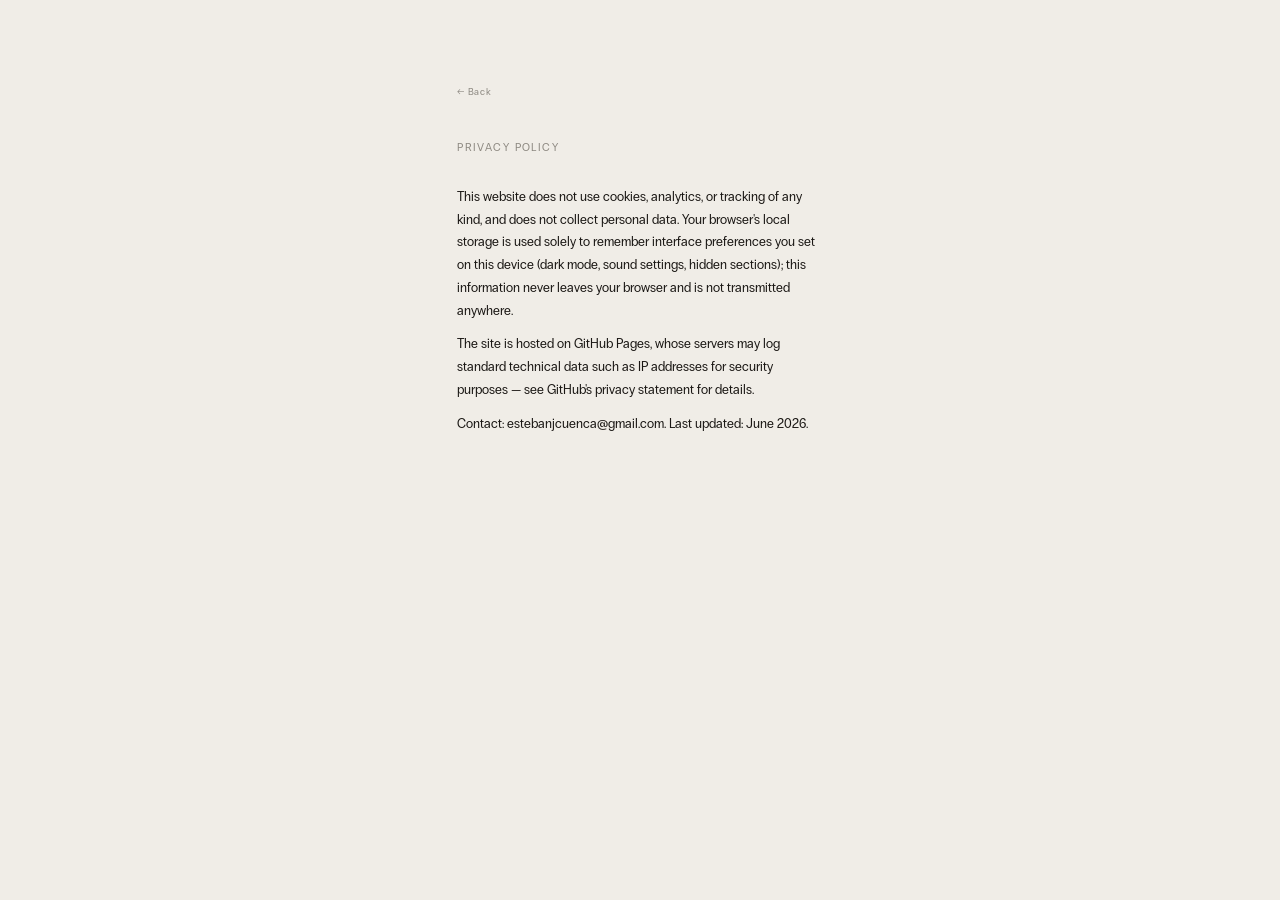
==== privacy.html @ 551b11ef "unified footer + privacy policy Co-authored-by: Cursor <cursoragent@cursor.com>" ====
<!DOCTYPE html>
<html lang="en">
<head>
<meta charset="UTF-8">
<meta name="viewport" content="width=device-width, initial-scale=1">
<title>Privacy Policy — Esteban Cuenca</title>
<meta name="robots" content="noindex">
<script>if(localStorage.getItem('ec-dark')==='1')document.documentElement.classList.add('dark')</script>
<link rel="stylesheet" href="fonts.css">
<link rel="stylesheet" href="styles.css">
<style>
.legal {
  max-width: 52ch;
  margin: 0 auto;
  padding: clamp(40px, 8vw, 80px) var(--pad-x);
}
.legal .back {
  display: inline-block;
  margin-bottom: clamp(24px, 4vw, 40px);
  font-size: clamp(9px, .75vw, 11px);
  letter-spacing: .07em;
  color: var(--mid);
}
.legal h1 {
  font-size: 11px;
  letter-spacing: .13em;
  text-transform: uppercase;
  color: var(--mid);
  font-weight: 400;
  margin-bottom: clamp(20px, 3vw, 32px);
}
.legal p {
  font-size: clamp(13px, 1vw, 14px);
  line-height: 1.75;
  color: var(--ink);
  margin-bottom: .85em;
}
.legal p:last-child { margin-bottom: 0; }
.legal a {
  color: inherit;
  text-decoration: none;
  text-underline-offset: 3px;
  text-decoration-thickness: .5px;
}
.legal a:hover { text-decoration: underline; }
</style>
</head>
<body>

<article class="legal">
  <p class="back"><a href="index.html">← Back</a></p>
  <h1>Privacy Policy</h1>
  <p>This website does not use cookies, analytics, or tracking of any kind, and does not collect personal data. Your browser's local storage is used solely to remember interface preferences you set on this device (dark mode, sound settings, hidden sections); this information never leaves your browser and is not transmitted anywhere.</p>
  <p>The site is hosted on GitHub Pages, whose servers may log standard technical data such as IP addresses for security purposes — see <a href="https://docs.github.com/en/site-policy/privacy-policies/github-privacy-statement">GitHub's privacy statement</a> for details.</p>
  <p>Contact: <a href="mailto:estebanjcuenca@gmail.com">estebanjcuenca@gmail.com</a>. Last updated: June 2026.</p>
</article>

</body>
</html>
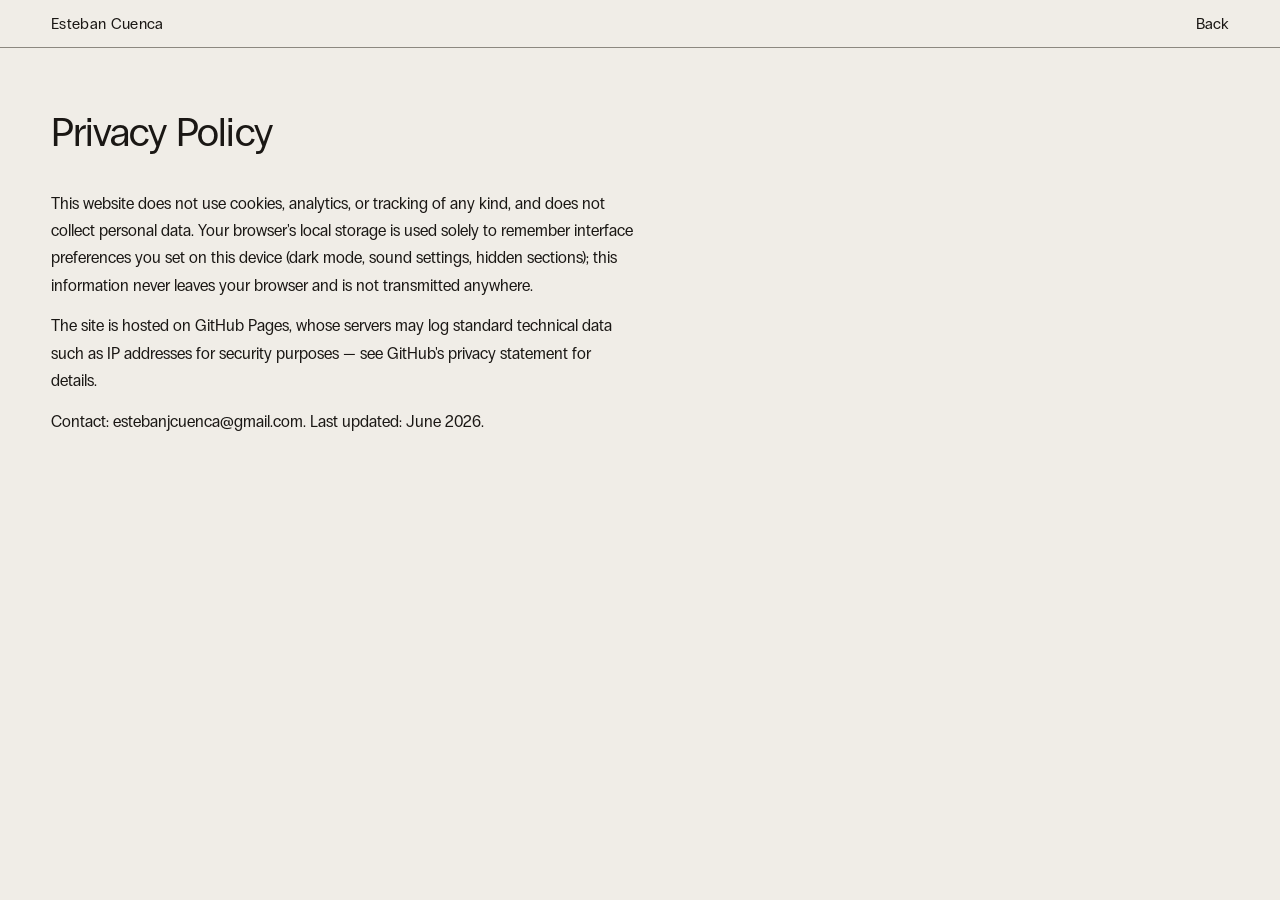
==== commit 529bc121: "Lots of changes" ====
--- a/privacy.html
+++ b/privacy.html
@@ -1,5 +1,5 @@
 <!DOCTYPE html>
-<html lang="en">
+<html lang="en" class="nav-simple-page">
 <head>
 <meta charset="UTF-8">
 <meta name="viewport" content="width=device-width, initial-scale=1">
@@ -8,51 +8,21 @@
 <script>if(localStorage.getItem('ec-dark')==='1')document.documentElement.classList.add('dark')</script>
 <link rel="stylesheet" href="fonts.css">
 <link rel="stylesheet" href="styles.css">
-<style>
-.legal {
-  max-width: 52ch;
-  margin: 0 auto;
-  padding: clamp(40px, 8vw, 80px) var(--pad-x);
-}
-.legal .back {
-  display: inline-block;
-  margin-bottom: clamp(24px, 4vw, 40px);
-  font-size: clamp(9px, .75vw, 11px);
-  letter-spacing: .07em;
-  color: var(--mid);
-}
-.legal h1 {
-  font-size: 11px;
-  letter-spacing: .13em;
-  text-transform: uppercase;
-  color: var(--mid);
-  font-weight: 400;
-  margin-bottom: clamp(20px, 3vw, 32px);
-}
-.legal p {
-  font-size: clamp(13px, 1vw, 14px);
-  line-height: 1.75;
-  color: var(--ink);
-  margin-bottom: .85em;
-}
-.legal p:last-child { margin-bottom: 0; }
-.legal a {
-  color: inherit;
-  text-decoration: none;
-  text-underline-offset: 3px;
-  text-decoration-thickness: .5px;
-}
-.legal a:hover { text-decoration: underline; }
-</style>
 </head>
 <body>
 
+<header id="toolbar">
+  <span id="toolbar-name">Esteban Cuenca</span>
+  <a href="index.html" class="tb-btn">Back</a>
+</header>
+
 <article class="legal">
-  <p class="back"><a href="index.html">← Back</a></p>
-  <h1>Privacy Policy</h1>
-  <p>This website does not use cookies, analytics, or tracking of any kind, and does not collect personal data. Your browser's local storage is used solely to remember interface preferences you set on this device (dark mode, sound settings, hidden sections); this information never leaves your browser and is not transmitted anywhere.</p>
-  <p>The site is hosted on GitHub Pages, whose servers may log standard technical data such as IP addresses for security purposes — see <a href="https://docs.github.com/en/site-policy/privacy-policies/github-privacy-statement">GitHub's privacy statement</a> for details.</p>
-  <p>Contact: <a href="mailto:estebanjcuenca@gmail.com">estebanjcuenca@gmail.com</a>. Last updated: June 2026.</p>
+  <div class="legal-inner">
+    <h1>Privacy Policy</h1>
+    <p>This website does not use cookies, analytics, or tracking of any kind, and does not collect personal data. Your browser's local storage is used solely to remember interface preferences you set on this device (dark mode, sound settings, hidden sections); this information never leaves your browser and is not transmitted anywhere.</p>
+    <p>The site is hosted on GitHub Pages, whose servers may log standard technical data such as IP addresses for security purposes — see <a href="https://docs.github.com/en/site-policy/privacy-policies/github-privacy-statement">GitHub's privacy statement</a> for details.</p>
+    <p>Contact: <a href="mailto:estebanjcuenca@gmail.com">estebanjcuenca@gmail.com</a>. Last updated: June 2026.</p>
+  </div>
 </article>
 
 </body>
--- a/styles.css
+++ b/styles.css
@@ -3,14 +3,17 @@
 
 
 
-/* ── TOKENS ── */
+/* ── TOKENS — two levels: ink (primary), mid (secondary); one line value ── */
 :root {
-  --ink:    #1A1714;
-  --bg:     #F0EDE7;
-  --mid:    #8C8880;
-  --border: rgba(26,23,20,.12);
-  --font:   'PPRadioGrotesk', system-ui, -apple-system, sans-serif;
-  --bar-h:  40px;
+  --ink:  #1A1714;
+  --mid:  #8C8880;
+  --bg:   #F0EDE7;
+  --line: var(--mid);
+  --font: 'PPRadioGrotesk', system-ui, -apple-system, sans-serif;
+  --bar-h:  48px;
+  --nav-size: clamp(15px, 1.2vw, 18px);
+  --body-size: clamp(16px, 1.2vw, 18px);
+  --bio-size: clamp(17px, 1.4vw, 21px);
   --pad-x:  clamp(20px, 4vw, 64px);
   --space-xl: clamp(56px, 7vw, 96px);
   --space-lg: clamp(40px, 5vw, 80px);
@@ -18,10 +21,10 @@
   --space-sm: clamp(16px, 2vw, 24px);
 }
 html.dark {
-  --ink:    #DEDAD4;
-  --bg:     #0F0D09;
-  --mid:    #5E5B58;
-  --border: rgba(222,218,212,.10);
+  --ink:  #DEDAD4;
+  --mid:  #5E5B58;
+  --bg:   #0F0D09;
+  --line: var(--mid);
 }
 
 /* ── RESET ── */
@@ -44,35 +47,81 @@
 }
 a:hover { text-decoration: underline; }
 
+[hidden] { display: none !important; }
+
 /* ── TOOLBAR ── */
 #toolbar {
-  position: fixed; top: 0; left: 0; right: 0; z-index: 200;
+  position: fixed;
+  top: 0; left: 0; right: 0;
+  z-index: 200;
   height: var(--bar-h);
-  display: flex; align-items: center;
+  display: flex;
+  align-items: center;
+  gap: clamp(8px, 1.5vw, 16px);
   padding: 0 var(--pad-x);
   background: var(--bg);
-  border-bottom: .5px solid var(--border);
-  transition: background .3s, border-color .3s;
+  border-bottom: .5px solid var(--line);
+  transition: background .3s, color .3s;
 }
 #toolbar-name {
-  font-size: 11px; letter-spacing: .05em;
-  flex: 1; opacity: .55;
+  font-size: var(--nav-size);
+  font-weight: 400;
+  letter-spacing: .02em;
+  color: var(--ink);
+  flex: 1;
+  min-width: 0;
+  overflow: hidden;
+  text-overflow: ellipsis;
+  white-space: nowrap;
+}
+
+.toolbar-actions {
+  display: flex;
+  align-items: center;
+  gap: clamp(8px, 1.5vw, 16px);
+  flex-shrink: 0;
+}
+.toolbar-sound {
+  display: flex;
+  align-items: center;
+  gap: clamp(4px, 1vw, 8px);
+  flex-shrink: 0;
 }
 /* Toolbar buttons as plain text links */
 .tb-btn {
   font-family: var(--font);
-  font-size: 11px; letter-spacing: .03em;
-  color: var(--mid); background: none; border: none;
-  cursor: pointer; padding: 0 0 0 24px;
+  font-size: var(--nav-size);
+  font-weight: 400;
+  letter-spacing: .02em;
+  color: var(--ink);
+  background: none;
+  border: none;
+  cursor: pointer;
+  padding: 0;
+  flex-shrink: 0;
   text-underline-offset: 3px;
   text-decoration-thickness: .5px;
   transition: color .15s;
 }
-.tb-btn:hover { color: var(--ink); text-decoration: underline; }
-#btn-dark { letter-spacing: 0; font-size: 13px; }
+.tb-btn:hover { text-decoration: underline; }
+#btn-dark { letter-spacing: 0; }
+#btn-sound-settings {
+  color: var(--mid);
+  padding-left: 0 !important;
+}
+#btn-sound:hover,
+#btn-sound-settings:hover { color: var(--ink); text-decoration: underline; }
+#btn-sound.sound-on,
+#btn-sound-settings.panel-open {
+  color: var(--ink);
+  text-decoration: underline;
+  text-underline-offset: 3px;
+}
+#btn-dark:hover { text-decoration: underline; }
 
 /* ── HERO ── */
 #hero {
+  position: relative;
   display: grid;
   grid-template-columns: 46% 1fr;
   min-height: 100vh;
@@ -96,9 +145,9 @@
 }
 
 /* Match column width to portrait aspect at viewport height — prevents side crop with object-fit: cover */
-@media (min-width: 769px) {
+@media screen and (min-width: 769px) {
   #hero {
-    grid-template-columns: minmax(0, 1fr) min(46vw, calc((100vh - var(--bar-h)) * 0.667));
+    grid-template-columns: minmax(0, 1.2fr) min(40vw, calc((100vh - var(--bar-h)) * 0.667));
   }
 }
 
@@ -112,26 +161,47 @@
 
 /* ── SUBTITLE ── */
 #cv-subtitle {
-  font-size: 11px;
+  font-size: var(--nav-size);
   letter-spacing: .12em; text-transform: uppercase;
   color: var(--mid);
   margin-bottom: clamp(32px, 4vw, 56px);
 }
 
 /* ── BIO ── */
+#cv-bio {
+  max-width: none;
+}
 #cv-bio p {
-  font-size: clamp(13px, 1vw, 14px);
-  line-height: 1.75; color: var(--ink);
-  max-width: 52ch;
-  margin-bottom: .85em;
+  font-size: var(--bio-size);
+  line-height: 1.75;
+  color: var(--ink);
+  max-width: 100%;
+  margin-bottom: 1.05em;
 }
 #cv-bio p:last-child { margin-bottom: 0; }
 #cv-bio em { font-style: italic; }
+@media screen and (min-width: 769px) {
+  #cv-bio p { max-width: 74ch; }
+}
+
+/* Scroll cue — sits below bio in text column */
+#hero-scroll {
+  display: none;
+  margin-top: var(--space-lg);
+  flex-shrink: 0;
+  font-size: var(--nav-size);
+  font-weight: 400;
+  letter-spacing: .02em;
+  color: var(--mid);
+}
+#hero-scroll a { color: inherit; }
+#hero-scroll a:hover { color: var(--ink); text-decoration: underline; }
+@media screen and (min-width: 769px) { #hero-scroll { display: block; } }
 
 /* ── SECTIONS ── */
 #cv-sections {
   padding: var(--space-xl) var(--pad-x);
-  border-top: .5px solid var(--border);
+  border-top: .5px solid var(--line);
 }
 .cv-section { margin-bottom: var(--space-lg); }
 .cv-section:last-child { margin-bottom: 0; }
@@ -142,60 +212,102 @@
   margin-bottom: var(--space-sm);
 }
 .sec-label {
-  font-size: 10px; letter-spacing: .13em; text-transform: uppercase;
+  font-size: var(--nav-size); letter-spacing: .12em; text-transform: uppercase;
   color: var(--mid); font-weight: 400; line-height: 1.2;
   min-width: 0;
+  transition: color 0.5s ease;
 }
 
 /* Toggle as plain text link */
 .sec-toggle {
   font-family: var(--font);
-  font-size: 10px; letter-spacing: .13em; text-transform: uppercase;
+  font-size: var(--nav-size); letter-spacing: .12em; text-transform: uppercase;
   color: var(--mid); background: none; border: none; cursor: pointer;
-  padding: 0; opacity: .4; line-height: 1.2; flex-shrink: 0;
+  padding: 0; line-height: 1.2; flex-shrink: 0;
   text-underline-offset: 3px; text-decoration-thickness: .5px;
-  transition: opacity .15s, color .15s;
-}
-.sec-toggle:hover { opacity: 1; text-decoration: underline; }
-.cv-section.sec-hidden .sec-toggle { opacity: 1; }
-.cv-section.sec-hidden .sec-label  { opacity: .25; }
-.cv-section.sec-hidden .sec-body   { display: none; }
-
-/* ── TABLES ── */
+  transition: color 0.35s ease;
+}
+.sec-toggle:hover { color: var(--ink); text-decoration: underline; }
+.cv-section.sec-hidden .sec-toggle { color: var(--ink); }
+
+/* Section show/hide — soft animated collapse */
+.sec-body {
+  display: grid;
+  grid-template-rows: 1fr;
+  transition: grid-template-rows 0.85s cubic-bezier(0.33, 1, 0.45, 1);
+}
+.cv-section.sec-hidden .sec-body {
+  grid-template-rows: 0fr;
+  transition-delay: 0.2s;
+}
+.sec-body-inner {
+  overflow: hidden;
+  min-height: 0;
+  transition: opacity 0.65s cubic-bezier(0.33, 1, 0.45, 1);
+}
+.cv-section:not(.sec-hidden) .sec-body-inner {
+  transition-delay: 0.25s;
+}
+.cv-section.sec-hidden .sec-body-inner {
+  opacity: 0;
+  transition-delay: 0s;
+}
+@media (prefers-reduced-motion: reduce) {
+  .sec-body, .sec-body-inner { transition: none; }
+  .cv-section.sec-hidden .sec-body { grid-template-rows: 0fr; }
+}
+
+/* ── TABLES — editorial list, not spreadsheet grid ── */
 .table-wrap { overflow-x: auto; }
 
 .cv-table {
-  width: 100%; border-collapse: collapse;
-  font-size: clamp(11px, .85vw, 13px);
-}
+  width: 100%;
+  table-layout: fixed;
+  border-collapse: collapse;
+  font-size: var(--body-size);
+  line-height: 1.6;
+}
+.col-status     { width: 3%; }
+.col-entity     { width: 22%; }
+.col-role       { width: 12%; }
+.col-premiere   { width: 13%; }
+.col-festivals  { width: 26%; }
+.col-awards     { width: 13%; }
+.col-support    { width: 11%; }
 
 /* Hairline rule above header only */
 .cv-table thead tr {
-  border-top: .5px solid var(--ink);
+  border-top: .5px solid var(--line);
 }
 
 .cv-table th {
-  font-size: 9px; letter-spacing: .11em; text-transform: uppercase;
-  color: var(--mid); font-weight: 400; text-align: left;
-  padding: 8px 20px 8px 0;
-  border-bottom: .5px solid var(--border);
+  font-size: var(--nav-size);
+  letter-spacing: .1em;
+  text-transform: uppercase;
+  color: var(--mid);
+  font-weight: 400;
+  text-align: left;
+  padding: 0 24px 14px 0;
+  border-bottom: .5px solid var(--line);
 }
 .cv-table th:last-child { padding-right: 0; }
 
 .cv-table td {
-  padding: 10px 20px 10px 0;
-  vertical-align: top; line-height: 1.55;
-  border-bottom: .5px solid var(--border);
+  padding: clamp(16px, 2.2vw, 22px) 24px clamp(16px, 2.2vw, 22px) 0;
+  vertical-align: top;
+  border-bottom: none;
 }
 .cv-table td:last-child { padding-right: 0; }
-.cv-table tr:last-child td { border-bottom: none; }
+.cv-table tbody tr:not(:first-child) td {
+  border-top: .5px solid var(--line);
+}
 
 /* Row hover — subtle bg */
 .cv-table tbody tr {
   transition: background .12s;
 }
 .cv-table tbody tr:hover {
-  background: color-mix(in srgb, var(--ink) 3%, transparent);
+  background: color-mix(in srgb, var(--mid) 8%, var(--bg));
 }
 
 /* Status dot */
@@ -210,11 +322,22 @@
 .dot-wip  { border: 1px solid var(--mid); }
 
 /* Entity title + sub */
-.ent-title { display: block; letter-spacing: -.005em; }
-.ent-sub   { display: block; font-size: .88em; color: var(--mid); margin-top: 2px; line-height: 1.4; }
+.ent-title {
+  display: block;
+  font-size: 1.05em;
+  letter-spacing: -.01em;
+  line-height: 1.35;
+}
+.ent-sub {
+  display: block;
+  font-size: .92em;
+  color: var(--mid);
+  margin-top: 4px;
+  line-height: 1.45;
+}
 
 /* ── TABLES: stacked cards below 700px ── */
-@media (max-width: 699px) {
+@media screen and (max-width: 699px) {
   .table-wrap { overflow-x: visible; }
 
   .cv-table,
@@ -223,14 +346,14 @@
   .cv-table thead { display: none; }
 
   .cv-table tbody {
-    border-top: .5px solid var(--ink);
+    border-top: .5px solid var(--line);
   }
 
   .cv-table tbody tr {
     display: block;
     position: relative;
     padding: clamp(14px, 3.5vw, 20px) 0;
-    border-bottom: .5px solid var(--border);
+    border-bottom: .5px solid var(--line);
   }
   .cv-table tbody tr:last-child { border-bottom: none; }
 
@@ -241,9 +364,10 @@
     border-bottom: none;
   }
   .cv-table td.hide-mobile { display: block; }
+  .cv-table td.col-status-empty { display: none !important; }
 
   /* Status dot — top-right of card */
-  .cv-table td.col-status {
+  .cv-table td.col-status:not(.col-status-empty) {
     position: absolute;
     top: clamp(14px, 3.5vw, 20px);
     right: 0;
@@ -258,25 +382,25 @@
   }
   .cv-table td.col-entity::before { display: none; }
   .cv-table td.col-entity .ent-title {
-    font-size: clamp(13px, 3.5vw, 15px);
+    font-size: clamp(16px, 4vw, 18px);
     letter-spacing: -.01em;
     line-height: 1.35;
   }
   .cv-table td.col-entity .ent-sub {
-    font-size: clamp(11px, 2.8vw, 12px);
+    font-size: clamp(14px, 3.2vw, 16px);
     margin-top: 4px;
   }
 
   /* Remaining columns: label + value pairs */
   .cv-table td:not(.col-status):not(.col-entity) {
-    margin-top: clamp(8px, 2vw, 12px);
-    font-size: clamp(11px, 2.8vw, 12px);
-    line-height: 1.5;
+    margin-top: clamp(10px, 2.5vw, 14px);
+    font-size: var(--body-size);
+    line-height: 1.55;
   }
   .cv-table td:not(.col-status):not(.col-entity)::before {
     content: attr(data-label);
     display: block;
-    font-size: 9px;
+    font-size: var(--nav-size);
     letter-spacing: .11em;
     text-transform: uppercase;
     color: var(--mid);
@@ -287,21 +411,78 @@
 
 /* ── FOOTER ── */
 #cv-footer {
-  padding: var(--space-md) var(--pad-x);
-  font-size: clamp(9px, .75vw, 11px);
-  letter-spacing: .07em;
-  color: var(--mid);
-  border-top: .5px solid var(--border);
-}
+  display: flex;
+  justify-content: space-between;
+  align-items: baseline;
+  flex-wrap: wrap;
+  gap: var(--space-sm) clamp(20px, 4vw, 48px);
+  padding: var(--space-xl) var(--pad-x);
+  font-size: var(--nav-size);
+  font-weight: 400;
+  letter-spacing: .02em;
+  color: var(--ink);
+  border-top: .5px solid var(--line);
+}
+.footer-left { flex-shrink: 0; }
+.footer-right {
+  display: flex;
+  flex-wrap: wrap;
+  align-items: baseline;
+  justify-content: flex-end;
+  gap: clamp(16px, 3vw, 36px);
+  margin-left: auto;
+  text-align: right;
+}
+.footer-plain { text-decoration: none; }
 #cv-footer a {
+  text-decoration: none;
   text-underline-offset: 3px;
   text-decoration-thickness: .5px;
 }
-#cv-footer a:hover { color: var(--ink); text-decoration: underline; }
-.footer-sep { opacity: .45; user-select: none; }
+#cv-footer a:hover { text-decoration: underline; }
+
+/* ── LEGAL (privacy.html) ── */
+.legal {
+  width: 100%;
+  padding: var(--space-xl) var(--pad-x) var(--space-lg);
+}
+html.nav-simple-page .legal {
+  padding-top: calc(var(--bar-h) + var(--space-lg));
+}
+.legal-inner {
+  max-width: 65ch;
+}
+.legal h1 {
+  font-size: clamp(28px, 4vw, 40px);
+  font-weight: 400;
+  line-height: 1.05;
+  letter-spacing: -.02em;
+  color: var(--ink);
+  margin-bottom: clamp(24px, 3vw, 36px);
+}
+.legal p {
+  font-size: var(--body-size);
+  line-height: 1.7;
+  color: var(--ink);
+  margin-bottom: .85em;
+}
+.legal p:last-child { margin-bottom: 0; }
+.legal a {
+  color: inherit;
+  text-underline-offset: 3px;
+  text-decoration-thickness: .5px;
+}
+.legal a:hover { text-decoration: underline; }
 
 /* ── MOBILE ── */
-@media (max-width: 768px) {
+@media screen and (max-width: 768px) {
+  :root {
+    --nav-size: clamp(14px, 3.8vw, 17px);
+    --body-size: clamp(15px, 3.8vw, 17px);
+    --bio-size: clamp(16px, 4.2vw, 19px);
+    --bar-h: 44px;
+  }
+  #toolbar { gap: clamp(6px, 1.5vw, 10px); }
   #hero {
     grid-template-columns: 1fr;
     min-height: auto;
@@ -315,6 +496,7 @@
     justify-content: flex-start;
     padding: var(--space-lg) var(--pad-x) var(--space-xl);
   }
+  #cv-bio p { max-width: 100%; }
   #cv-name {
     font-size: clamp(36px, 11vw, 56px);
     margin-bottom: clamp(12px, 3vw, 20px);
@@ -325,51 +507,66 @@
   .hide-mobile { display: none; }
 }
 
-/* ── PRINT ── */
-@media print {
-  :root { --bar-h: 0px; --pad-x: 14mm; }
-  #toolbar { display: none; }
-  #hero {
-    grid-template-columns: 108mm 95mm;
-    height: 126mm; min-height: 0; padding-top: 0;
-  }
-  #hero-photo { position: relative; height: 100%; }
-  #hero-text  { padding: 12mm 10mm 12mm var(--pad-x); justify-content: flex-start; }
-  #cv-name    { font-size: 40px; letter-spacing: -.025em; }
-  #cv-bio p   { font-size: 8px; line-height: 1.65; }
-  #cv-subtitle { font-size: 7px; }
-  #cv-sections { padding: 9mm var(--pad-x) 14mm; }
-  .cv-section  { margin-bottom: 7mm; page-break-inside: auto; }
-  .sec-toggle, .sec-label { font-size: 6px; }
-  .sec-toggle  { display: none; }
-  .cv-section.sec-hidden { display: none; }
-  .cv-table    { font-size: 7px; }
-  .cv-table th { font-size: 5.5px; padding: 4px 10px 4px 0; }
-  .cv-table td { padding: 5px 10px 5px 0; }
-  tr { page-break-inside: avoid; }
-  #cv-footer   { padding: 5mm var(--pad-x); font-size: 7px; }
-}
+/* Print page-2 wrapper — invisible on screen */
+#print-work { display: contents; }
+
+/* ── A4 MODE (inline preview, screen only) ── */
+#a4-stage { display: none; }
+html.a4-mode {
+  background: #d5d1ca;
+  scroll-behavior: auto;
+}
+html.a4-mode body {
+  background: #d5d1ca !important;
+}
+html.a4-mode #toolbar {
+  z-index: 500;
+}
+html.a4-mode #a4-stage {
+  display: block;
+  padding: 0 16px 32px;
+  box-sizing: border-box;
+}
+html.a4-mode #a4-pages {
+  width: 210mm;
+  margin: 0 auto;
+  transform-origin: top center;
+}
+html.a4-mode .a4-page {
+  width: 210mm;
+  min-height: 297mm;
+  margin: 0 auto 20px;
+  padding: 10mm;
+  box-sizing: border-box;
+  background: #fff;
+  color: #1A1714;
+  --ink: #1A1714;
+  --mid: #8C8880;
+  --line: #8C8880;
+  --bg: #fff;
+  box-shadow: 0 1px 3px rgba(26, 23, 20, .06), 0 10px 32px rgba(26, 23, 20, .1);
+}
+html.a4-mode #sound-panel { display: none !important; }
 
 /* ── SCROLL REVEAL ── */
 .cv-section {
-  opacity: 0; transform: translateY(24px);
-  transition: opacity .7s cubic-bezier(.16,1,.3,1),
-              transform .7s cubic-bezier(.16,1,.3,1);
+  opacity: 0; transform: translateY(16px);
+  transition: opacity 1s cubic-bezier(0.33, 1, 0.45, 1),
+              transform 1s cubic-bezier(0.33, 1, 0.45, 1);
 }
 .cv-section.visible { opacity: 1; transform: translateY(0); }
-.cv-section:nth-child(2) { transition-delay: .06s; }
-.cv-section:nth-child(3) { transition-delay: .10s; }
-.cv-section:nth-child(4) { transition-delay: .14s; }
-@media print { .cv-section { opacity: 1 !important; transform: none !important; } }
+.cv-section:nth-child(2) { transition-delay: .12s; }
+.cv-section:nth-child(3) { transition-delay: .2s; }
+.cv-section:nth-child(4) { transition-delay: .28s; }
 @media (prefers-reduced-motion: reduce) { .cv-section { transition: none; opacity: 1; transform: none; } }
 
 /* ── SOUND PANEL ── */
 #sound-panel {
-  position: fixed; top: var(--bar-h); right: 0; z-index: 199;
+  position: fixed; top: var(--bar-h); right: 0; z-index: 250;
   width: 280px;
   background: var(--bg);
-  border-left: .5px solid var(--border);
-  border-bottom: .5px solid var(--border);
+  border-left: .5px solid var(--line);
+  border-bottom: .5px solid var(--line);
   transform: translateX(100%);
   transition: transform .3s cubic-bezier(.16,1,.3,1);
   font-family: var(--font);
@@ -404,7 +601,7 @@
 .sp-range {
   flex: 1; height: 1px; cursor: pointer;
   -webkit-appearance: none; appearance: none;
-  background: var(--border); outline: none;
+  background: var(--line); outline: none;
   border-radius: 0;
 }
 .sp-range::-webkit-slider-thumb {
@@ -425,25 +622,19 @@
 }
 .sp-seg-btn {
   font-family: var(--font); font-size: 9px; letter-spacing: .07em;
-  background: none; border: .5px solid var(--border);
+  background: none; border: .5px solid var(--line);
   color: var(--mid); padding: 3px 9px; cursor: pointer;
   text-underline-offset: 3px; transition: all .12s;
 }
-.sp-seg-btn:hover { color: var(--ink); border-color: var(--ink); }
-.sp-seg-btn.active { background: var(--ink); color: var(--bg); border-color: var(--ink); }
+.sp-seg-btn:hover { color: var(--ink); border-color: var(--line); }
+.sp-seg-btn.active { background: var(--ink); color: var(--bg); border-color: var(--line); }
 
 .sp-test {
   margin-top: 8px; width: 100%;
   font-family: var(--font); font-size: 9px; letter-spacing: .10em; text-transform: uppercase;
-  background: none; border: .5px solid var(--border);
+  background: none; border: .5px solid var(--line);
   color: var(--mid); padding: 8px; cursor: pointer;
   transition: all .12s;
 }
-.sp-test:hover { background: var(--ink); color: var(--bg); border-color: var(--ink); }
-
-@media print { #sound-panel, #btn-sound { display: none; } }
-
-#btn-sound.sound-on{color:var(--ink);text-decoration:underline;text-underline-offset:3px}
-#btn-sound-settings{padding-left:8px!important;opacity:.45}
-#btn-sound-settings:hover{opacity:1}
-#btn-sound-settings.panel-open{opacity:1;text-decoration:underline;text-underline-offset:3px}+.sp-test:hover { background: var(--ink); color: var(--bg); border-color: var(--line); }
+
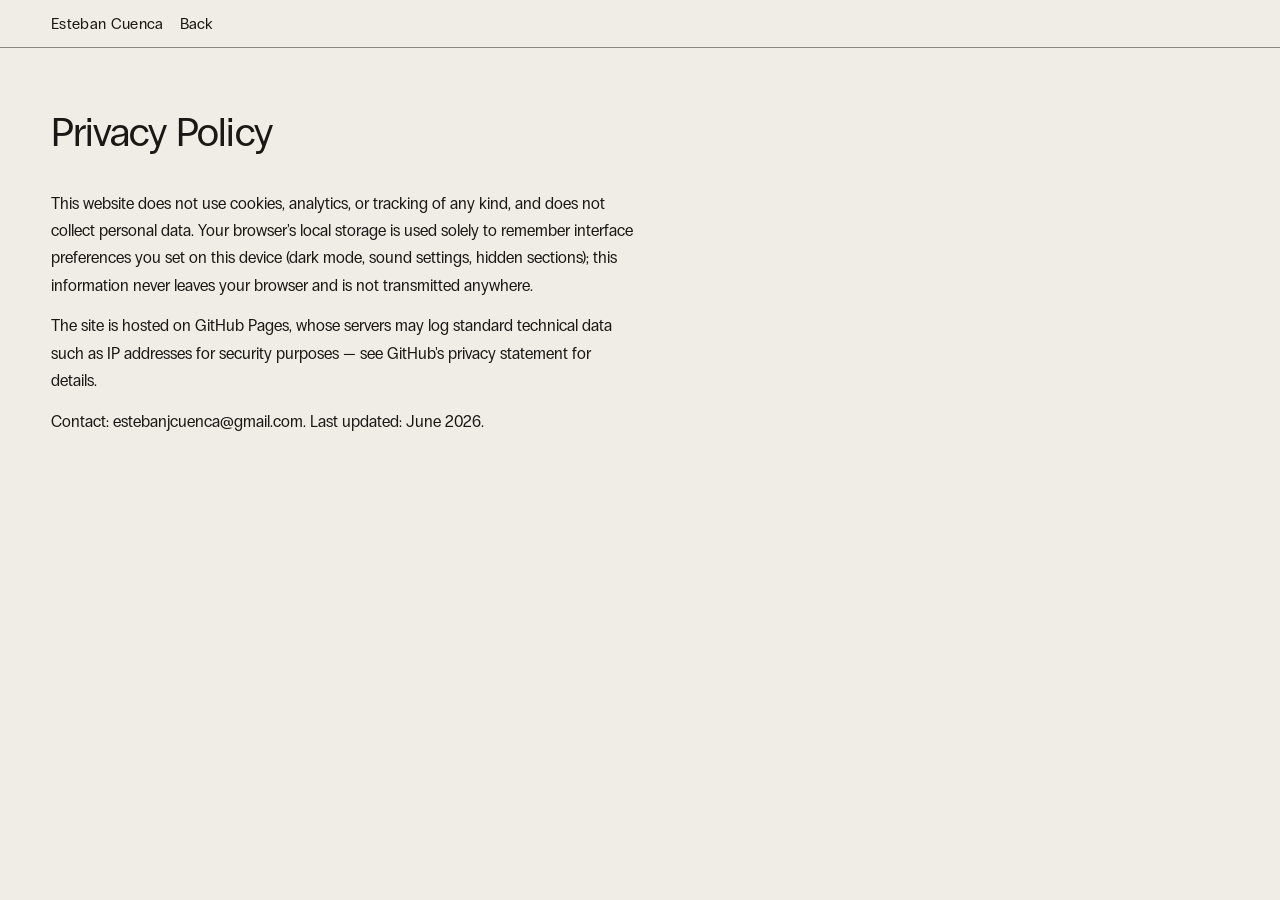
==== commit c7cf90a0: "Split hover audio from beat studio and stabilize CV table sound. Isolate js/hover and js/studio so s" ====
--- a/privacy.html
+++ b/privacy.html
@@ -1,8 +1,10 @@
 <!DOCTYPE html>
-<html lang="en" class="nav-simple-page">
+<html lang="en" translate="no" class="nav-simple-page notranslate">
 <head>
 <meta charset="UTF-8">
 <meta name="viewport" content="width=device-width, initial-scale=1">
+<meta http-equiv="content-language" content="en">
+<meta name="google" content="notranslate">
 <title>Privacy Policy — Esteban Cuenca</title>
 <meta name="robots" content="noindex">
 <script>if(localStorage.getItem('ec-dark')==='1')document.documentElement.classList.add('dark')</script>
--- a/styles.css
+++ b/styles.css
@@ -8,6 +8,10 @@
   --ink:  #1A1714;
   --mid:  #8C8880;
   --bg:   #F0EDE7;
+  --role-kick: #a84832;
+  --role-chord: #4f63c7;
+  --role-lead: #c99212;
+  --role-hat: #2a9d8f;
   --line: var(--mid);
   --font: 'PPRadioGrotesk', system-ui, -apple-system, sans-serif;
   --bar-h:  48px;
@@ -25,6 +29,10 @@
   --mid:  #5E5B58;
   --bg:   #0F0D09;
   --line: var(--mid);
+  --role-kick: #e07a5f;
+  --role-chord: #7b8ee8;
+  --role-lead: #f0c040;
+  --role-hat: #5ecfbc;
 }
 
 /* ── RESET ── */
@@ -54,6 +62,8 @@
   position: fixed;
   top: 0; left: 0; right: 0;
   z-index: 200;
+  /* anchor for centered waveform */
+  isolation: isolate;
   height: var(--bar-h);
   display: flex;
   align-items: center;
@@ -68,11 +78,45 @@
   font-weight: 400;
   letter-spacing: .02em;
   color: var(--ink);
-  flex: 1;
-  min-width: 0;
+  flex-shrink: 0;
+  max-width: min(42vw, 16em);
   overflow: hidden;
   text-overflow: ellipsis;
   white-space: nowrap;
+  position: relative;
+  z-index: 2;
+}
+#nav-vibe {
+  position: absolute;
+  left: 50%;
+  top: 50%;
+  transform: translate(-50%, -50%);
+  width: clamp(140px, 34vw, 340px);
+  height: 22px;
+  pointer-events: none;
+  z-index: 1;
+}
+.nav-vibe-svg {
+  display: block;
+  width: 100%;
+  height: 100%;
+}
+.nav-vibe-path {
+  fill: none;
+  stroke: var(--ink);
+  stroke-width: 2.5;
+  stroke-linecap: round;
+  stroke-linejoin: round;
+  vector-effect: non-scaling-stroke;
+  opacity: .2;
+  transition: opacity .5s ease;
+}
+#nav-vibe.active .nav-vibe-path {
+  opacity: .92;
+  stroke-width: 3;
+}
+@media (prefers-reduced-motion: reduce) {
+  #nav-vibe { display: none; }
 }
 
 .toolbar-actions {
@@ -80,7 +124,12 @@
   align-items: center;
   gap: clamp(8px, 1.5vw, 16px);
   flex-shrink: 0;
-}
+  margin-left: auto;
+  position: relative;
+  z-index: 2;
+}
+#toolbar-export { margin-left: auto; }
+#btn-nav-back { color: var(--ink); }
 .toolbar-sound {
   display: flex;
   align-items: center;
@@ -104,15 +153,28 @@
   transition: color .15s;
 }
 .tb-btn:hover { text-decoration: underline; }
+.tb-icon-btn:hover { text-decoration: none; }
+.tb-icon-btn:hover .tb-icon { opacity: .55; }
+.tb-icon {
+  display: block;
+  fill: none;
+}
 #btn-dark { letter-spacing: 0; }
-#btn-sound-settings {
+#btn-hover-settings {
   color: var(--mid);
   padding-left: 0 !important;
 }
-#btn-sound:hover,
-#btn-sound-settings:hover { color: var(--ink); text-decoration: underline; }
-#btn-sound.sound-on,
-#btn-sound-settings.panel-open {
+#btn-hover-settings .tb-menu-icon {
+  transform: rotate(90deg);
+  transition: transform .2s ease;
+}
+#btn-hover-settings.panel-open .tb-menu-icon {
+  transform: rotate(0deg);
+}
+#btn-studio:hover,
+#btn-hover-settings:hover { color: var(--ink); text-decoration: underline; }
+#btn-studio.panel-open,
+#btn-hover-settings.panel-open {
   color: var(--ink);
   text-decoration: underline;
   text-underline-offset: 3px;
@@ -126,6 +188,19 @@
   grid-template-columns: 46% 1fr;
   min-height: 100vh;
   padding-top: var(--bar-h);
+}
+#hero-text,
+#hero-photo {
+  transition: opacity .45s cubic-bezier(.22, 1, .32, 1), visibility .45s;
+}
+body.hover-panel-open {
+  overflow-x: hidden;
+}
+@media (min-width: 900px) {
+  body.hover-panel-open #print-work {
+    margin-right: min(400px, 38vw);
+    transition: margin-right .42s cubic-bezier(.22, 1, .32, 1);
+  }
 }
 #hero-text {
   padding: var(--space-xl) var(--pad-x) var(--space-lg);
@@ -304,10 +379,666 @@
 
 /* Row hover — subtle bg */
 .cv-table tbody tr {
-  transition: background .12s;
+  transition: background .15s ease, color .15s ease;
 }
 .cv-table tbody tr:hover {
   background: color-mix(in srgb, var(--mid) 8%, var(--bg));
+}
+
+/* Sound mode — rows are pads; table DOM stays valid (no positioning on <tr>) */
+html.browse-mode:not(.a4-mode) .table-wrap {
+  position: relative;
+  overflow-x: auto;
+  overflow-y: visible;
+}
+html.browse-mode:not(.a4-mode) .cv-section:not(.sec-hidden) .sec-body-inner,
+html.beat-overlay:not(.a4-mode) .sec-body-inner {
+  overflow: visible;
+}
+html.browse-mode:not(.a4-mode) .cv-table tbody tr.row-pad {
+  cursor: crosshair;
+}
+html.browse-mode:not(.a4-mode) .cv-table tbody tr.row-pad:hover {
+  background: color-mix(in srgb, var(--mid) 6%, var(--bg));
+}
+html.browse-mode:not(.a4-mode) .cv-table tbody tr.row-pad.influence-active {
+  background: color-mix(in srgb, var(--mid) 10%, var(--bg));
+}
+html.browse-mode:not(.a4-mode) .table-sound-overlay {
+  position: absolute;
+  inset: 0;
+  pointer-events: none;
+  z-index: 8;
+  overflow: visible;
+}
+html.browse-mode:not(.a4-mode) .kaoss-dot {
+  position: absolute;
+  width: 7px;
+  height: 7px;
+  margin: 0;
+  transform: translate(-50%, -50%);
+  border-radius: 50%;
+  background: color-mix(in srgb, var(--ink) 22%, transparent);
+  pointer-events: none;
+}
+html.a4-mode .table-sound-overlay,
+html.a4-mode .kaoss-dot,
+html.a4-mode .sound-marker,
+html.a4-mode .sound-marker-preview {
+  display: none !important;
+}
+
+html.browse-mode:not(.a4-mode) .sound-marker,
+html.browse-mode:not(.a4-mode) .sound-marker-preview {
+  position: absolute;
+  width: 13px;
+  height: 13px;
+  margin: 0;
+  padding: 0;
+  border: none;
+  transform: translate(-50%, -50%);
+  border-radius: 50%;
+  z-index: 9;
+}
+html.browse-mode:not(.a4-mode) .sound-marker-preview {
+  background: color-mix(in srgb, var(--ink) 38%, transparent);
+  box-shadow: 0 0 0 2px color-mix(in srgb, var(--bg) 70%, transparent);
+  opacity: .8;
+  z-index: 11;
+  transition: none;
+}
+html.browse-mode:not(.beat-studio):not(.a4-mode) .sound-marker,
+html.browse-mode:not(.beat-studio):not(.a4-mode) .sound-marker-preview {
+  pointer-events: none;
+}
+html.browse-mode:not(.a4-mode) .sound-marker {
+  background: color-mix(in srgb, var(--ink) 65%, var(--bg));
+  box-shadow: 0 0 0 var(--marker-border, 2px) color-mix(in srgb, var(--bg) 88%, transparent);
+  cursor: pointer;
+  pointer-events: auto;
+  opacity: 1;
+  transition: width .08s ease-out, height .08s ease-out, opacity .15s ease, box-shadow .08s ease-out;
+}
+html.browse-mode:not(.a4-mode) .sound-marker-chip {
+  position: absolute;
+  bottom: calc(100% + 6px);
+  left: 50%;
+  transform: translateX(-50%);
+  display: flex;
+  flex-direction: column;
+  align-items: center;
+  gap: 1px;
+  padding: 3px 6px;
+  border-radius: 4px;
+  background: color-mix(in srgb, var(--bg) 88%, transparent);
+  border: .5px solid color-mix(in srgb, var(--line) 55%, transparent);
+  font-size: 7px;
+  letter-spacing: .08em;
+  text-transform: uppercase;
+  color: var(--ink);
+  white-space: nowrap;
+  pointer-events: none;
+  line-height: 1.15;
+  opacity: .82;
+  transition: opacity .15s ease, transform .15s ease;
+}
+html.browse-mode:not(.a4-mode) .sound-marker.is-selected .sound-marker-chip,
+html.browse-mode:not(.a4-mode) .sound-marker:hover .sound-marker-chip {
+  opacity: 1;
+  transform: translateX(-50%) translateY(-2px);
+}
+html.browse-mode:not(.a4-mode) .sound-marker-role {
+  font-weight: 600;
+  letter-spacing: .12em;
+}
+html.browse-mode:not(.a4-mode) .sound-marker-meta {
+  color: var(--mid);
+  font-size: 6px;
+}
+html.browse-mode:not(.a4-mode) .sound-marker-note {
+  font-size: 6px;
+  letter-spacing: .04em;
+  text-transform: none;
+}
+html.browse-mode:not(.a4-mode) .sound-marker.is-selected .sound-marker-note {
+  display: block;
+}
+html.browse-mode:not(.a4-mode) .sound-marker:not(.is-selected) .sound-marker-note {
+  display: none;
+}
+html.browse-mode:not(.a4-mode) .sound-marker.is-playing {
+  box-shadow:
+    0 0 0 2px color-mix(in srgb, var(--bg) 75%, transparent),
+    0 0 calc(6px + var(--marker-glow, 0) * 14px) color-mix(in srgb, var(--ink) 18%, transparent);
+}
+html.browse-mode:not(.a4-mode) .sound-marker.is-selected {
+  outline: 2px solid var(--ink);
+  outline-offset: 1px;
+}
+html.browse-mode:not(.a4-mode) .sound-marker {
+  background: hsl(var(--dot-hue, 210) var(--dot-sat, 48%) var(--dot-light, 48%) / var(--dot-alpha, 0.92));
+  border-radius: 50%;
+  transform: translate(-50%, -50%);
+  box-shadow:
+    0 0 0 var(--dot-border-w, 2px) color-mix(in srgb, var(--bg) 70%, transparent),
+    0 0 0 calc(var(--dot-border-w, 2px) + 1px) color-mix(in srgb, hsl(var(--dot-hue, 210) var(--dot-sat, 48%) var(--dot-light, 48%)) 40%, transparent);
+}
+html.browse-mode:not(.a4-mode) .sound-marker.viz-density-8 {
+  outline: 2px solid color-mix(in srgb, hsl(var(--dot-hue, 210) var(--dot-sat, 48%) var(--dot-light, 48%)) 60%, transparent);
+  outline-offset: 3px;
+}
+html.browse-mode:not(.a4-mode) .sound-marker.viz-density-4 {
+  outline: 2px dashed color-mix(in srgb, hsl(var(--dot-hue, 210) var(--dot-sat, 48%) var(--dot-light, 48%)) 50%, transparent);
+  outline-offset: 4px;
+}
+html.browse-mode:not(.a4-mode) .sound-marker.viz-density-2 {
+  outline: 2px dotted color-mix(in srgb, hsl(var(--dot-hue, 210) var(--dot-sat, 48%) var(--dot-light, 48%)) 70%, transparent);
+  outline-offset: 5px;
+  filter: saturate(1.12);
+}
+html.browse-mode:not(.a4-mode) .sound-marker.is-beat {
+  transform: translate(-50%, -50%) scale(1.22);
+  filter: brightness(1.12) saturate(1.08);
+}
+html.browse-mode:not(.a4-mode) .sound-marker.is-playing.is-beat {
+  box-shadow:
+    0 0 0 var(--marker-border, 2px) color-mix(in srgb, var(--bg) 65%, transparent),
+    0 0 calc(10px + var(--marker-glow, 0) * 16px) color-mix(in srgb, hsl(var(--dot-hue, 210) var(--dot-sat, 48%) var(--dot-light, 48%)) 55%, transparent);
+}
+.sl-role-seg {
+  display: grid;
+  grid-template-columns: 1fr 1fr;
+  gap: 6px;
+  margin-top: 4px;
+}
+.sl-role-seg .sp-seg-btn {
+  padding: 8px 6px !important;
+  font-size: 8px !important;
+  letter-spacing: .06em;
+  border-left: 4px solid transparent;
+}
+.sl-role-seg .sp-seg-btn[data-loop-role="kick"] { border-left-color: var(--role-kick); }
+.sl-role-seg .sp-seg-btn[data-loop-role="chord"] { border-left-color: var(--role-chord); }
+.sl-role-seg .sp-seg-btn[data-loop-role="lead"] { border-left-color: var(--role-lead); }
+.sl-role-seg .sp-seg-btn[data-loop-role="hat"] { border-left-color: var(--role-hat); }
+.sl-role-seg .sp-seg-btn.active[data-loop-role="kick"] {
+  background: color-mix(in srgb, var(--role-kick) 22%, var(--bg));
+}
+.sl-role-seg .sp-seg-btn.active[data-loop-role="chord"] {
+  background: color-mix(in srgb, var(--role-chord) 22%, var(--bg));
+}
+.sl-role-seg .sp-seg-btn.active[data-loop-role="lead"] {
+  background: color-mix(in srgb, var(--role-lead) 22%, var(--bg));
+}
+.sl-role-seg .sp-seg-btn.active[data-loop-role="hat"] {
+  background: color-mix(in srgb, var(--role-hat) 22%, var(--bg));
+}
+
+/* Beat studio — 6 musical layers */
+html.beat-overlay:not(.a4-mode) tr.row-pad.beat-layer-extra {
+  display: none;
+}
+html.beat-overlay:not(.a4-mode) tr.row-pad.beat-layer-active {
+  position: relative;
+}
+html.beat-overlay:not(.a4-mode) tr.row-pad.beat-layer-active td:first-child::before {
+  content: attr(data-layer-label);
+  position: absolute;
+  left: 8px;
+  top: 50%;
+  transform: translateY(-50%);
+  font-size: 8px;
+  font-weight: 500;
+  letter-spacing: .14em;
+  text-transform: uppercase;
+  color: var(--ink);
+  pointer-events: none;
+  z-index: 2;
+  visibility: visible !important;
+  -webkit-text-fill-color: var(--ink);
+}
+html.beat-overlay:not(.a4-mode) tr.row-pad.beat-layer-active[data-beat-layer="Kick"] {
+  box-shadow: inset 4px 0 0 hsl(14 72% 48%);
+}
+html.beat-overlay:not(.a4-mode) tr.row-pad.beat-layer-active[data-beat-layer="Hat"] {
+  box-shadow: inset 4px 0 0 hsl(192 48% 46%);
+}
+html.beat-overlay:not(.a4-mode) tr.row-pad.beat-layer-active[data-beat-layer="Bass"] {
+  box-shadow: inset 4px 0 0 hsl(268 50% 48%);
+}
+html.beat-overlay:not(.a4-mode) tr.row-pad.beat-layer-active[data-beat-layer="Clap"] {
+  box-shadow: inset 4px 0 0 hsl(38 65% 50%);
+}
+html.beat-overlay:not(.a4-mode) tr.row-pad.beat-layer-active[data-beat-layer="Lead"] {
+  box-shadow: inset 4px 0 0 hsl(88 62% 44%);
+}
+html.beat-overlay:not(.a4-mode) tr.row-pad.beat-layer-active[data-beat-layer="Soft"] {
+  box-shadow: inset 4px 0 0 hsl(215 28% 52%);
+}
+
+/* Beat studio — lane pads only (no CV text) */
+html.beat-overlay:not(.a4-mode) .cv-table tbody tr.row-pad td {
+  color: transparent !important;
+  -webkit-text-fill-color: transparent;
+}
+html.beat-overlay:not(.a4-mode) .cv-table tbody tr.row-pad td * {
+  visibility: hidden;
+  pointer-events: none;
+}
+html.beat-overlay:not(.a4-mode) .cv-table tbody tr.row-pad td a {
+  color: transparent !important;
+}
+html.beat-overlay:not(.a4-mode) .cv-table tbody tr.row-pad {
+  height: clamp(60px, 8.5vw, 88px);
+  min-height: clamp(60px, 8.5vw, 88px);
+  background:
+    repeating-linear-gradient(
+      90deg,
+      transparent,
+      transparent calc(100% / 16 - .5px),
+      color-mix(in srgb, var(--line) 35%, transparent) calc(100% / 16 - .5px),
+      color-mix(in srgb, var(--line) 35%, transparent) calc(100% / 16)
+    ),
+    color-mix(in srgb, var(--mid) 4%, var(--bg));
+}
+html.beat-overlay:not(.a4-mode) .cv-table tbody tr.row-pad.influence-active {
+  background: color-mix(in srgb, var(--mid) 11%, var(--bg));
+}
+html.beat-overlay:not(.a4-mode) .cv-section {
+  margin-bottom: 0;
+}
+html.beat-overlay:not(.a4-mode) .sec-head {
+  opacity: .72;
+  margin-bottom: 4px;
+}
+html.beat-overlay:not(.a4-mode) .sec-label,
+html.beat-overlay:not(.a4-mode) .sec-toggle {
+  font-size: 7px;
+}
+html.beat-overlay:not(.a4-mode) .sec-body-inner > p {
+  display: none;
+}
+html.beat-overlay:not(.a4-mode) .cv-section.sec-hidden .sec-body {
+  grid-template-rows: 1fr;
+}
+html.beat-overlay:not(.a4-mode) .cv-section.sec-hidden .sec-body-inner {
+  opacity: 1;
+}
+html.beat-overlay:not(.a4-mode) .cv-table thead {
+  display: none;
+}
+html.beat-overlay:not(.a4-mode) .cv-table td {
+  padding-top: clamp(16px, 2.2vw, 24px);
+  padding-bottom: clamp(16px, 2.2vw, 24px);
+}
+html.beat-overlay:not(.a4-mode) .cv-section .cv-table thead tr {
+  border-top: none;
+}
+html.beat-overlay:not(.a4-mode) .cv-section + .cv-section .cv-table tbody tr:first-child td {
+  border-top: .5px solid var(--line);
+}
+#beat-transport {
+  display: none;
+}
+html.beat-overlay:not(.a4-mode) #beat-transport {
+  display: block;
+  padding: 0 0 var(--space-sm);
+  margin-bottom: var(--space-sm);
+  border-bottom: .5px solid var(--line);
+}
+html.beat-overlay:not(.a4-mode) #cv-sections {
+  padding-top: var(--space-md);
+}
+.beat-ruler {
+  display: flex;
+  flex-direction: column;
+  gap: 8px;
+  width: 100%;
+  max-width: 100%;
+}
+.beat-ruler-meta {
+  font-size: 8px;
+  letter-spacing: .12em;
+  text-transform: uppercase;
+  color: var(--mid);
+}
+.beat-ruler-grid {
+  display: grid;
+  grid-template-columns: repeat(16, 1fr);
+  gap: 3px;
+  align-items: end;
+  height: 18px;
+}
+.beat-ruler-step {
+  display: block;
+  height: 6px;
+  border-radius: 1px;
+  background: color-mix(in srgb, var(--mid) 28%, transparent);
+  transform-origin: bottom center;
+  transition: background .08s ease, height .08s ease, filter .08s ease, transform .08s ease;
+}
+.beat-ruler-step.is-downbeat {
+  height: 10px;
+  background: color-mix(in srgb, var(--mid) 42%, transparent);
+}
+.beat-ruler-step.is-active {
+  background: var(--ink);
+  height: 14px;
+}
+.beat-ruler-step.is-active.is-hit {
+  height: 16px;
+}
+.beat-ruler-step.is-active.is-hit.is-pulse {
+  filter: brightness(1.18);
+  transform: scaleY(1.12);
+}
+@media screen and (max-width: 768px) {
+  .beat-ruler-grid { gap: 2px; }
+  .beat-ruler-step.is-active { height: 12px; }
+}
+
+.beat-guide {
+  position: fixed;
+  left: 50%;
+  bottom: 20px;
+  transform: translateX(-50%);
+  z-index: 120;
+  max-width: min(360px, calc(100vw - 24px));
+  padding: 12px 14px;
+  border-radius: 8px;
+  background: color-mix(in srgb, var(--bg) 94%, transparent);
+  border: .5px solid var(--line);
+  box-shadow: 0 8px 28px color-mix(in srgb, var(--ink) 12%, transparent);
+  display: flex;
+  align-items: center;
+  gap: 10px;
+}
+.beat-guide--anchored {
+  bottom: auto;
+  transform: translateX(-50%);
+}
+.beat-guide-text {
+  margin: 0;
+  flex: 1;
+  font-size: 12px;
+  line-height: 1.45;
+  color: var(--ink);
+}
+.beat-guide-dismiss {
+  flex-shrink: 0;
+  border: .5px solid var(--line);
+  background: transparent;
+  color: var(--mid);
+  font-size: 10px;
+  letter-spacing: .08em;
+  text-transform: uppercase;
+  padding: 6px 8px;
+  border-radius: 4px;
+  cursor: pointer;
+}
+.beat-guide-dismiss:hover { color: var(--ink); border-color: var(--ink); }
+
+.sl-pad-context { margin: 0; min-height: 2.2em; }
+.sl-pad.sl-pad--layer {
+  outline: 1.5px solid color-mix(in srgb, var(--ink) 35%, transparent);
+  outline-offset: 2px;
+}
+html.a4-mode .beat-guide {
+  display: none !important;
+}
+html.browse-mode:not(.a4-mode) .sound-marker:hover,
+html.browse-mode:not(.a4-mode) .sound-marker:focus-visible {
+  transform: translate(-50%, -50%) scale(1.15);
+  opacity: 1;
+}
+.sp-hint {
+  margin: 0 0 10px;
+  font-size: 11px;
+  line-height: 1.45;
+  color: var(--mid);
+}
+#sp-marker-count {
+  min-height: 1.2em;
+  margin-top: -4px;
+}
+
+/* ── SOUND ON: MIDI controller layout ── */
+html.sound-on:not(.a4-mode) #hero,
+html.sound-on:not(.a4-mode) #cv-footer,
+html.sound-on:not(.a4-mode) .cv-section:not(.midi-bank) {
+  display: none !important;
+}
+html.sound-on:not(.a4-mode) #print-work {
+  padding-top: var(--bar-h);
+  min-height: 100vh;
+}
+html.sound-on:not(.a4-mode) #cv-sections {
+  padding: clamp(10px, 2vw, 18px) var(--pad-x) clamp(20px, 3vw, 32px);
+  border-top: none;
+  max-width: none;
+  min-height: calc(100vh - var(--bar-h));
+  display: flex;
+  flex-direction: column;
+  gap: clamp(6px, 1vw, 10px);
+}
+html.sound-on:not(.a4-mode) .cv-section.midi-bank {
+  margin: 0;
+  opacity: 1 !important;
+  transform: none !important;
+  transition: none;
+}
+html.sound-on:not(.a4-mode) .sec-head,
+html.sound-on:not(.a4-mode) .sec-body-inner > p {
+  display: none !important;
+}
+html.sound-on:not(.a4-mode) .midi-bank .table-wrap {
+  overflow: visible;
+}
+html.sound-on:not(.a4-mode) .cv-table thead {
+  display: none;
+}
+html.sound-on:not(.a4-mode) .cv-table tbody tr.has-track-lane {
+  position: relative;
+  height: clamp(44px, 5.5vw, 56px);
+  background: transparent;
+}
+html.sound-on:not(.a4-mode) .cv-table tbody tr.has-track-lane:hover {
+  background: transparent;
+}
+html.sound-on:not(.a4-mode) .cv-table tbody tr.has-track-lane td {
+  visibility: hidden;
+  height: 0;
+  padding: 0;
+  border: none;
+  overflow: hidden;
+}
+html.sound-on:not(.a4-mode) .cv-table tbody tr.has-track-lane td {
+  border-top: none;
+}
+html.sound-on:not(.a4-mode) .cv-section.midi-bank[data-bank="film-immersive-work"] .track-lane {
+  --bank-tint: color-mix(in srgb, var(--ink) 4%, transparent);
+}
+html.sound-on:not(.a4-mode) .cv-section.midi-bank[data-bank="commercial-production"] .track-lane {
+  --bank-tint: color-mix(in srgb, var(--mid) 10%, transparent);
+}
+.track-lane {
+  position: absolute;
+  inset: 0;
+  display: flex;
+  align-items: stretch;
+  gap: clamp(8px, 1.2vw, 14px);
+  padding: 6px 0;
+  border-top: .5px solid var(--line);
+  box-sizing: border-box;
+  background: var(--bank-tint, transparent);
+}
+.track-head {
+  width: 52px;
+  flex-shrink: 0;
+  position: relative;
+  display: flex;
+  flex-direction: column;
+  justify-content: center;
+  gap: 3px;
+  align-self: center;
+}
+.track-label {
+  font-family: var(--font);
+  font-size: 9px;
+  letter-spacing: .1em;
+  text-transform: uppercase;
+  color: var(--mid);
+  text-align: left;
+  background: none;
+  border: none;
+  padding: 0;
+  cursor: pointer;
+  text-underline-offset: 3px;
+}
+.track-label:hover {
+  color: var(--ink);
+  text-decoration: underline;
+}
+.track-controls {
+  display: flex;
+  gap: 2px;
+}
+.track-mute,
+.track-solo,
+.track-lock {
+  font-family: var(--font);
+  font-size: 8px;
+  letter-spacing: .06em;
+  line-height: 1;
+  padding: 2px 3px;
+  background: none;
+  border: .5px solid var(--line);
+  color: var(--mid);
+  cursor: pointer;
+}
+.track-mute:hover,
+.track-solo:hover,
+.track-lock:hover { color: var(--ink); border-color: var(--ink); }
+.track-mute.active,
+.track-solo.active,
+.track-lock.active {
+  background: var(--ink);
+  color: var(--bg);
+  border-color: var(--ink);
+}
+.track-module-menu {
+  position: absolute;
+  left: 0;
+  top: calc(100% + 4px);
+  z-index: 40;
+  display: flex;
+  flex-direction: column;
+  gap: 2px;
+  min-width: 72px;
+  padding: 4px;
+  background: var(--bg);
+  border: .5px solid var(--line);
+  box-shadow: 0 6px 18px color-mix(in srgb, var(--ink) 12%, transparent);
+}
+.track-module-opt {
+  font-family: var(--font);
+  font-size: 9px;
+  letter-spacing: .08em;
+  text-transform: uppercase;
+  text-align: left;
+  padding: 5px 8px;
+  background: none;
+  border: none;
+  color: var(--mid);
+  cursor: pointer;
+}
+.track-module-opt:hover,
+.track-module-opt.active {
+  color: var(--ink);
+  background: color-mix(in srgb, var(--mid) 10%, transparent);
+}
+.track-lane.is-locked .track-label {
+  cursor: default;
+  opacity: .72;
+}
+.track-lane.is-muted { opacity: .42; }
+.track-lane.is-muted .track-grid { pointer-events: auto; }
+.track-lane.is-solo .track-label {
+  color: var(--ink);
+  font-weight: 500;
+}
+.track-grid {
+  flex: 1;
+  display: grid;
+  gap: 3px;
+  min-width: 0;
+  align-items: stretch;
+}
+.track-grid.steps-16 { grid-template-columns: repeat(16, 1fr); }
+.track-grid.steps-8  { grid-template-columns: repeat(8, 1fr); }
+.track-step {
+  appearance: none;
+  -webkit-appearance: none;
+  border: .5px solid var(--line);
+  background: color-mix(in srgb, var(--mid) 7%, transparent);
+  padding: 0;
+  min-height: 24px;
+  cursor: pointer;
+  border-radius: 0;
+  transition: background .1s ease, box-shadow .1s ease;
+}
+html.sound-on:not(.a4-mode) .track-step {
+  min-height: clamp(36px, 4.8vw, 48px);
+}
+.track-step:hover {
+  background: color-mix(in srgb, var(--mid) 18%, transparent);
+}
+.track-step.on {
+  background: var(--ink);
+  border-color: var(--ink);
+}
+.track-step.on.soft {
+  background: color-mix(in srgb, var(--ink) 42%, var(--bg));
+  border-color: color-mix(in srgb, var(--ink) 55%, var(--line));
+}
+.track-step.on:hover { background: var(--ink); }
+.track-step.on.soft:hover {
+  background: color-mix(in srgb, var(--ink) 55%, var(--bg));
+}
+.track-step.playhead {
+  box-shadow: inset 0 0 0 2px color-mix(in srgb, var(--ink) 50%, var(--bg));
+}
+.track-step.on.playhead {
+  box-shadow: inset 0 0 0 2px var(--bg);
+}
+.track-step.hit {
+  box-shadow: 0 0 0 2px var(--ink);
+  filter: brightness(1.15);
+}
+.track-step.on.hit {
+  box-shadow: 0 0 0 2px var(--bg), 0 0 0 3px var(--ink);
+}
+.track-drums .track-step.on {
+  background: color-mix(in srgb, var(--ink) 70%, var(--mid));
+}
+.track-kick .track-step.on {
+  background: color-mix(in srgb, var(--ink) 88%, var(--bg));
+}
+.track-bass .track-step.on {
+  background: color-mix(in srgb, var(--mid) 40%, var(--ink));
+}
+.track-clap .track-step.on {
+  background: color-mix(in srgb, var(--mid) 55%, var(--ink));
+}
+.track-note .track-step.on { background: var(--ink); }
+.track-drums .track-label { letter-spacing: .08em; }
+.track-lane.has-notes .track-label {
+  color: var(--ink);
+  text-decoration: underline;
+  text-underline-offset: 3px;
+}
+html.sound-loop .track-grid {
+  opacity: 1;
 }
 
 /* Status dot */
@@ -407,6 +1138,29 @@
     font-weight: 400;
     margin-bottom: 3px;
   }
+
+  html.sound-on:not(.a4-mode) .cv-table tbody tr.has-track-lane {
+    display: block;
+    height: auto;
+    min-height: 52px;
+    padding: 0;
+  }
+  html.sound-on:not(.a4-mode) .track-lane {
+    position: relative;
+    inset: auto;
+    flex-direction: row;
+    gap: 8px;
+    padding: 8px 0;
+  }
+  html.sound-on:not(.a4-mode) .track-head {
+    width: 48px;
+  }
+  html.sound-on:not(.a4-mode) .track-grid {
+    width: 100%;
+  }
+  html.sound-on:not(.a4-mode) .track-step {
+    min-height: 40px;
+  }
 }
 
 /* ── FOOTER ── */
@@ -440,6 +1194,38 @@
   text-decoration-thickness: .5px;
 }
 #cv-footer a:hover { text-decoration: underline; }
+.footer-actions {
+  display: inline-flex;
+  align-items: center;
+  gap: clamp(12px, 2vw, 20px);
+  flex-shrink: 0;
+}
+#footer-export-actions {
+  display: inline-flex;
+  align-items: center;
+  gap: clamp(12px, 2vw, 20px);
+}
+.footer-btn {
+  font-family: var(--font);
+  font-size: var(--nav-size);
+  font-weight: 400;
+  letter-spacing: .02em;
+  color: var(--ink);
+  background: none;
+  border: none;
+  cursor: pointer;
+  padding: 0;
+  text-underline-offset: 3px;
+  text-decoration-thickness: .5px;
+  transition: color .15s;
+}
+.footer-btn:hover { text-decoration: underline; }
+.footer-icon-btn:hover { text-decoration: none; }
+.footer-icon-btn:hover .footer-icon { opacity: .55; }
+.footer-icon {
+  display: block;
+  fill: none;
+}
 
 /* ── LEGAL (privacy.html) ── */
 .legal {
@@ -507,8 +1293,11 @@
   .hide-mobile { display: none; }
 }
 
-/* Print page-2 wrapper — invisible on screen */
-#print-work { display: contents; }
+/* Print page-2 wrapper — block on screen so CV sections layout reliably */
+#print-work {
+  display: block;
+  width: 100%;
+}
 
 /* ── A4 MODE (inline preview, screen only) ── */
 #a4-stage { display: none; }
@@ -546,95 +1335,256 @@
   --bg: #fff;
   box-shadow: 0 1px 3px rgba(26, 23, 20, .06), 0 10px 32px rgba(26, 23, 20, .1);
 }
-html.a4-mode #sound-panel { display: none !important; }
-
-/* ── SCROLL REVEAL ── */
+html.a4-mode #hover-panel { display: none !important; }
+
+/* ── SCROLL REVEAL — CV must stay visible (opacity 0 broke table + dots) ── */
 .cv-section {
-  opacity: 0; transform: translateY(16px);
-  transition: opacity 1s cubic-bezier(0.33, 1, 0.45, 1),
-              transform 1s cubic-bezier(0.33, 1, 0.45, 1);
-}
-.cv-section.visible { opacity: 1; transform: translateY(0); }
-.cv-section:nth-child(2) { transition-delay: .12s; }
-.cv-section:nth-child(3) { transition-delay: .2s; }
-.cv-section:nth-child(4) { transition-delay: .28s; }
-@media (prefers-reduced-motion: reduce) { .cv-section { transition: none; opacity: 1; transform: none; } }
-
-/* ── SOUND PANEL ── */
-#sound-panel {
-  position: fixed; top: var(--bar-h); right: 0; z-index: 250;
-  width: 280px;
+  opacity: 1;
+  transform: none;
+}
+
+/* ── Hover settings drawer (beat studio drawer → studio.css) ── */
+#hover-panel {
+  position: fixed;
+  top: var(--bar-h);
+  right: 0;
+  bottom: 0;
+  width: min(400px, 92vw);
+  z-index: 110;
   background: var(--bg);
   border-left: .5px solid var(--line);
+  box-shadow: -8px 0 32px color-mix(in srgb, var(--ink) 8%, transparent);
+  display: flex;
+  flex-direction: column;
+  font-family: var(--font);
+  transform: translateX(100%);
+  visibility: hidden;
+  pointer-events: none;
+  transition:
+    transform .44s cubic-bezier(.22, 1, .32, 1),
+    visibility .44s;
+}
+#hover-panel.open {
+  transform: translateX(0);
+  visibility: visible;
+  pointer-events: auto;
+}
+.sl-panel-body {
+  flex: 1;
+  min-height: 0;
+  overflow-y: auto;
+  overflow-x: hidden;
+  padding: 0 var(--pad-x) var(--space-lg);
+}
+@media (prefers-reduced-motion: reduce) {
+  #hover-panel,
+  #hero-text,
+  #hero-photo {
+    transition-duration: .01ms;
+  }
+}
+
+#hover-panel .sl-header {
+  display: flex; align-items: center; gap: 16px;
+  padding: 12px var(--pad-x); border-bottom: .5px solid var(--line);
+  flex-shrink: 0;
+}
+.sl-mode-note {
+  margin: 0 0 0 auto;
+  font-size: 9px;
+  letter-spacing: .08em;
+  text-transform: uppercase;
+  color: var(--mid);
+}
+.sl-title {
+  font-size: 11px; letter-spacing: .14em; text-transform: uppercase;
+  color: var(--ink); margin: 0; font-weight: 400;
+  flex: 1;
+  min-width: 0;
+}
+.sl-mode-switch { margin-left: auto; }
+.sl-close {
+  margin-left: auto;
+  flex-shrink: 0;
+  display: inline-flex;
+  align-items: center;
+  justify-content: center;
+  width: 28px;
+  height: 28px;
+  padding: 0;
+  border: none;
+  background: none;
+  color: var(--mid);
+  cursor: pointer;
+  transition: color .12s;
+}
+.sl-close:hover { color: var(--ink); }
+.sl-close-icon { display: block; }
+
+.sl-settings { margin-top: var(--space-md); }
+.sl-knob-grid {
+  display: grid;
+  grid-template-columns: repeat(2, minmax(0, 1fr));
+  gap: 12px 10px;
+}
+.sl-knob-grid-global { margin-bottom: 4px; }
+.sl-knob-grid .sl-field {
+  flex-direction: column;
+  align-items: center;
+  gap: 6px;
+  margin-bottom: 0;
+  text-align: center;
+}
+.sl-knob-grid .sl-field-label { width: auto; }
+.sl-knob-grid .sp-val { font-size: 9px; min-height: 1.2em; }
+.sp-knob-wrap {
+  position: relative;
+  display: flex;
+  flex-direction: column;
+  align-items: center;
+  gap: 4px;
+}
+.sp-knob-track {
+  width: 52px;
+  height: 52px;
+  border-radius: 50%;
+  border: .5px solid var(--line);
+  background: color-mix(in srgb, var(--mid) 6%, var(--bg));
+  display: flex;
+  align-items: center;
+  justify-content: center;
+  cursor: ns-resize;
+  touch-action: none;
+}
+.sp-knob-dial {
+  width: 34px;
+  height: 34px;
+  border-radius: 50%;
+  border: .5px solid color-mix(in srgb, var(--ink) 25%, var(--line));
+  background: var(--bg);
+  transform: rotate(var(--knob-angle, -135deg));
+  position: relative;
+}
+.sp-knob-dial::after {
+  content: '';
+  position: absolute;
+  top: 4px;
+  left: 50%;
+  width: 2px;
+  height: 9px;
+  margin-left: -1px;
+  border-radius: 1px;
+  background: var(--ink);
+}
+.sp-knob-input {
+  position: absolute;
+  width: 1px;
+  height: 1px;
+  opacity: 0;
+  pointer-events: none;
+}
+.sl-wave-picker {
+  margin-bottom: var(--space-sm);
+  padding-bottom: var(--space-sm);
   border-bottom: .5px solid var(--line);
-  transform: translateX(100%);
-  transition: transform .3s cubic-bezier(.16,1,.3,1);
-  font-family: var(--font);
-}
-#sound-panel.open { transform: translateX(0); }
-
-#sound-panel-inner { padding: 20px 22px 22px; }
-
-.sp-header {
-  display: flex; align-items: baseline; justify-content: space-between;
-  margin-bottom: 20px;
-}
-.sp-title {
-  font-size: 10px; letter-spacing: .13em; text-transform: uppercase; color: var(--mid);
-}
-.sp-close {
-  font-family: var(--font); font-size: 11px;
-  background: none; border: none; cursor: pointer;
-  color: var(--mid); padding: 0;
-  text-underline-offset: 3px;
-}
-.sp-close:hover { color: var(--ink); text-decoration: underline; }
-
-.sp-row {
-  display: flex; align-items: center; gap: 10px;
-  margin-bottom: 14px;
-}
-.sp-label {
-  font-size: 9px; letter-spacing: .10em; text-transform: uppercase;
-  color: var(--mid); width: 52px; flex-shrink: 0;
-}
+}
+.sl-wave-picker-global {
+  margin-top: 0;
+  padding-top: 0;
+}
+.sl-wave-picker .sl-field-label {
+  display: block;
+  margin-bottom: 8px;
+}
+.sl-wave-picker .sl-wave-grid { margin-bottom: 0; }
+.sp-test-full { width: 100%; margin-top: 4px; }
+.sl-block {
+  margin-bottom: var(--space-md);
+  padding-bottom: var(--space-sm);
+  border-bottom: .5px solid var(--line);
+}
+.sl-block-title {
+  margin: 0 0 6px;
+  font-size: var(--nav-size);
+  letter-spacing: .12em;
+  text-transform: uppercase;
+  color: var(--ink);
+  font-weight: 400;
+}
+.sl-subtitle {
+  margin: var(--space-sm) 0 8px;
+  font-size: 9px;
+  letter-spacing: .1em;
+  text-transform: uppercase;
+  color: var(--mid);
+  font-weight: 400;
+}
+.sl-field-grid {
+  display: grid;
+  grid-template-columns: 1fr 1fr;
+  gap: 8px 14px;
+}
+.sl-field-span { grid-column: 1 / -1; }
+.sl-block-layer {
+  background: color-mix(in srgb, var(--mid) 4%, var(--bg));
+  padding: 12px;
+  margin-top: 8px;
+  border: .5px solid var(--line);
+}
+.sl-dot-head {
+  display: flex;
+  align-items: center;
+  justify-content: space-between;
+  gap: 10px;
+  margin-bottom: 6px;
+}
+.sl-dot-head .sl-block-title { margin: 0; }
+
+/* Shared drawer form controls (hover + studio panels) */
+.sl-field {
+  display: flex; align-items: center; gap: 12px; margin-bottom: 14px;
+}
+.sl-field-block { flex-direction: column; align-items: stretch; }
+.sl-field-block .sp-seg { margin-top: 4px; }
+.sl-field-label {
+  font-size: 9px; letter-spacing: .1em; text-transform: uppercase;
+  color: var(--mid); width: 88px; flex-shrink: 0;
+}
+.sl-field-block .sl-field-label { width: auto; }
+.sl-actions-row { display: flex; gap: 8px; flex-wrap: wrap; }
+.sl-actions-row .sp-test { flex: 1; min-width: 140px; }
 .sp-range {
   flex: 1; height: 1px; cursor: pointer;
   -webkit-appearance: none; appearance: none;
-  background: var(--line); outline: none;
-  border-radius: 0;
+  background: var(--line); outline: none; border-radius: 0;
 }
 .sp-range::-webkit-slider-thumb {
   -webkit-appearance: none;
   width: 10px; height: 10px; border-radius: 50%;
   background: var(--ink); cursor: pointer;
-  transition: background .15s;
 }
 .sp-range::-moz-range-thumb {
   width: 10px; height: 10px; border-radius: 50%;
   background: var(--ink); border: none; cursor: pointer;
 }
 .sp-val {
-  font-size: 9px; color: var(--mid); width: 36px; text-align: right; flex-shrink: 0;
-}
-.sp-seg {
-  display: flex; gap: 4px; flex-wrap: wrap;
-}
+  font-size: 9px; color: var(--mid); width: 52px; text-align: right; flex-shrink: 0;
+  font-variant-numeric: tabular-nums;
+}
+.sp-seg { display: flex; gap: 4px; flex-wrap: wrap; flex: 1; }
 .sp-seg-btn {
   font-family: var(--font); font-size: 9px; letter-spacing: .07em;
   background: none; border: .5px solid var(--line);
-  color: var(--mid); padding: 3px 9px; cursor: pointer;
-  text-underline-offset: 3px; transition: all .12s;
-}
-.sp-seg-btn:hover { color: var(--ink); border-color: var(--line); }
+  color: var(--mid); padding: 5px 10px; cursor: pointer;
+  transition: all .12s;
+}
+.sp-seg-btn:hover { color: var(--ink); }
 .sp-seg-btn.active { background: var(--ink); color: var(--bg); border-color: var(--line); }
-
 .sp-test {
-  margin-top: 8px; width: 100%;
   font-family: var(--font); font-size: 9px; letter-spacing: .10em; text-transform: uppercase;
   background: none; border: .5px solid var(--line);
-  color: var(--mid); padding: 8px; cursor: pointer;
-  transition: all .12s;
-}
-.sp-test:hover { background: var(--ink); color: var(--bg); border-color: var(--line); }
-
+  color: var(--mid); padding: 10px 14px; cursor: pointer;
+  transition: all .12s; width: 100%;
+}
+.sp-test:hover { background: var(--ink); color: var(--bg); }
+.sl-actions-row .sp-test { width: auto; }
